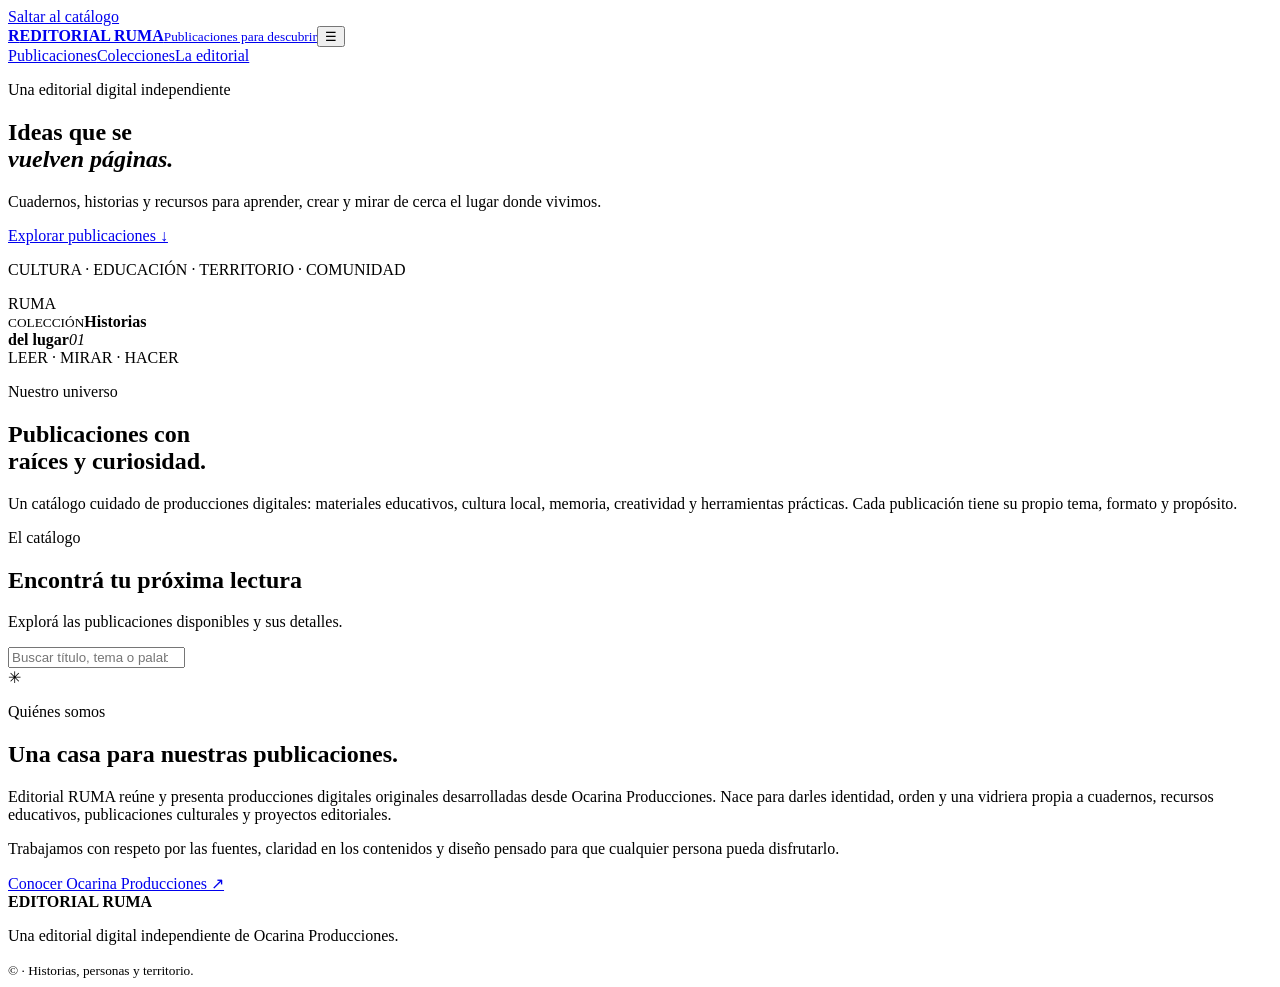
==== index.html @ c4431692 "Implementar estructura editorial RUMA: index.html" ====
<!doctype html>
<html lang="es"><head>
<meta charset="utf-8"><meta name="viewport" content="width=device-width,initial-scale=1">
<meta name="theme-color" content="#24483f"><meta name="description" content="Publicaciones digitales originales de Editorial RUMA y Ocarina Producciones.">
<title>Editorial RUMA | Publicaciones para descubrir</title>
<link rel="stylesheet" href="assets/css/styles.css"><script src="assets/js/catalog.js" defer></script><script src="assets/js/app.js" defer></script>
</head><body>
<a class="skip" href="#catalogo">Saltar al catálogo</a>
<header><a class="brand" href="./"><b>R</b><span><strong>EDITORIAL RUMA</strong><small>Publicaciones para descubrir</small></span></a><button id="menuToggle" aria-expanded="false">☰</button><nav id="nav"><a href="#catalogo">Publicaciones</a><a href="#colecciones">Colecciones</a><a href="#nosotros">La editorial</a></nav></header>
<main>
<section class="hero"><div><p class="eyebrow">Una editorial digital independiente</p><h1>Ideas que se<br><em>vuelven páginas.</em></h1><p class="lead">Cuadernos, historias y recursos para aprender, crear y mirar de cerca el lugar donde vivimos.</p><a class="btn yellow" href="#catalogo">Explorar publicaciones ↓</a><p class="micro">CULTURA · EDUCACIÓN · TERRITORIO · COMUNIDAD</p></div><div class="art" role="img" aria-label="Composición ilustrada de libros y paisaje"><span class="sun"></span><span class="hill"></span><div class="book back">RUMA</div><div class="book front"><small>COLECCIÓN</small><b>Historias<br>del lugar</b><i>01</i></div><label>LEER · MIRAR · HACER</label></div></section>
<section class="intro" id="colecciones"><div><p class="eyebrow">Nuestro universo</p><h2>Publicaciones con<br>raíces y curiosidad.</h2></div><p>Un catálogo cuidado de producciones digitales: materiales educativos, cultura local, memoria, creatividad y herramientas prácticas. Cada publicación tiene su propio tema, formato y propósito.</p></section>
<section class="catalog" id="catalogo"><div class="section-head"><div><p class="eyebrow">El catálogo</p><h2>Encontrá tu próxima lectura</h2><p class="muted">Explorá las publicaciones disponibles y sus detalles.</p></div><span id="count" class="muted" aria-live="polite"></span></div><div class="tools"><input id="search" type="search" placeholder="Buscar título, tema o palabra…" aria-label="Buscar publicaciones"><div id="filters" class="filters" aria-label="Filtrar por categoría"></div></div><div id="grid" class="grid" aria-live="polite"></div><div id="empty" class="empty" hidden><h3>No encontramos publicaciones</h3><p>Probá otra búsqueda o limpiá los filtros.</p><button id="clear" class="btn outline">Limpiar filtros</button></div></section>
<section class="banner" id="nosotros"><span class="star">✳</span><div><p class="eyebrow">Quiénes somos</p><h2>Una casa para nuestras publicaciones.</h2><p>Editorial RUMA reúne y presenta producciones digitales originales desarrolladas desde Ocarina Producciones. Nace para darles identidad, orden y una vidriera propia a cuadernos, recursos educativos, publicaciones culturales y proyectos editoriales.</p><p>Trabajamos con respeto por las fuentes, claridad en los contenidos y diseño pensado para que cualquier persona pueda disfrutarlo.</p><a href="https://www.instagram.com/ocarina_producciones.spch/" target="_blank" rel="noopener">Conocer Ocarina Producciones ↗</a></div></section>
</main><footer><b>EDITORIAL RUMA</b><p>Una editorial digital independiente de Ocarina Producciones.</p><small>© <span id="year"></span> · Historias, personas y territorio.</small></footer>
<dialog id="detail"><button id="close" class="close" aria-label="Cerrar">×</button><div id="detailCover" class="detail-cover"></div><div class="detail-body"><p id="detailCategory" class="eyebrow"></p><h2 id="detailTitle"></h2><p id="detailDescription"></p><div id="detailMeta" class="meta"></div><div id="detailActions"></div><small id="detailNote"></small></div></dialog>
</body></html>
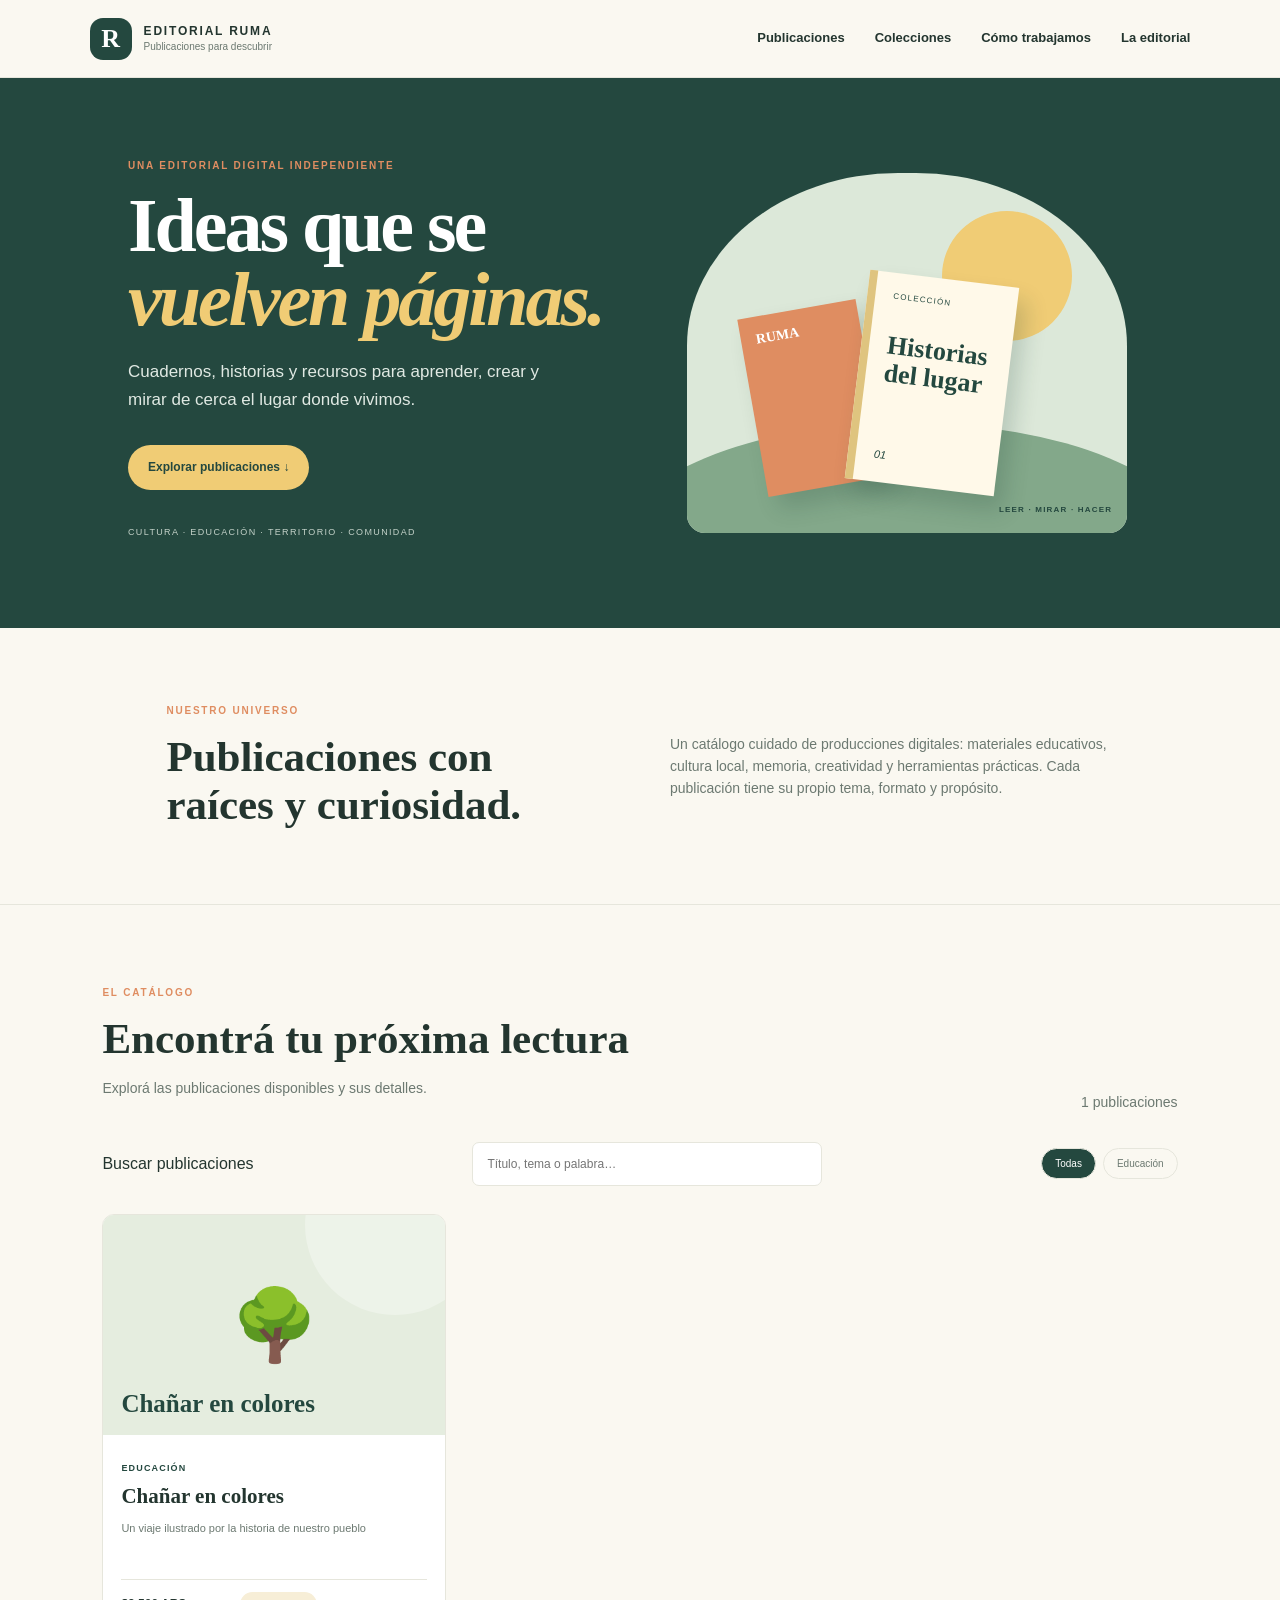
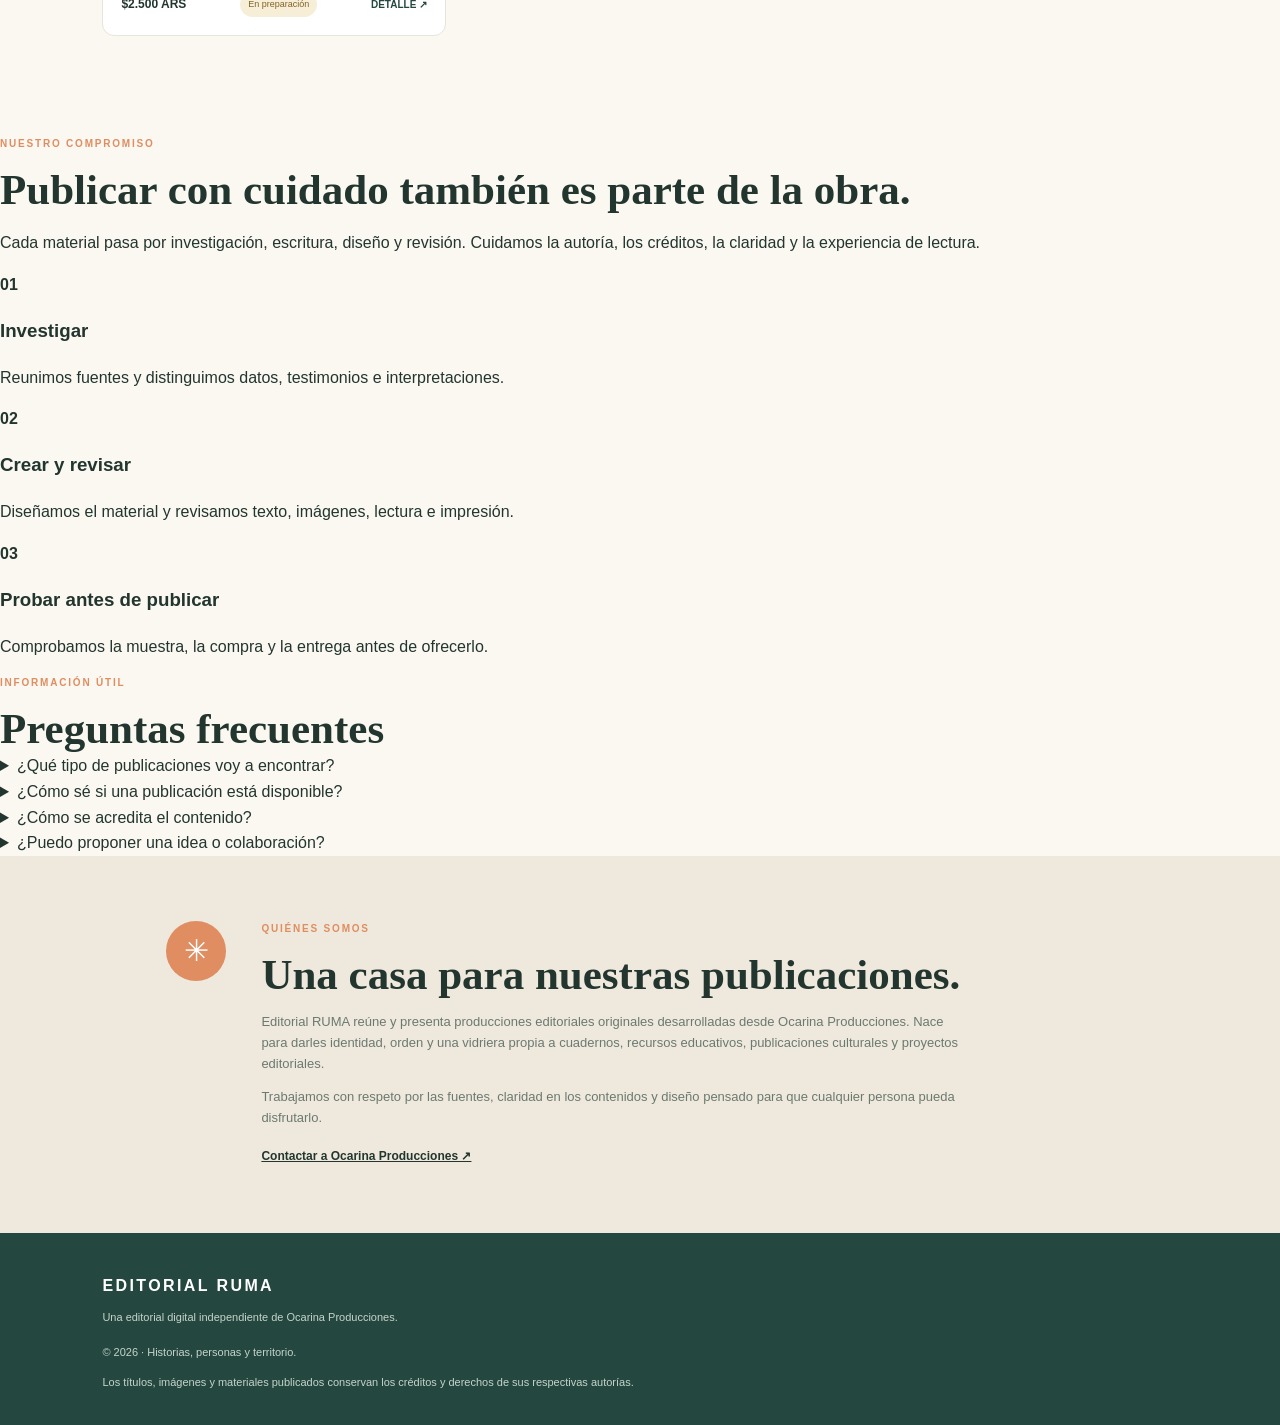
==== commit 2941643e: "Mejorar estructura editorial y accesibilidad de portada" ====
--- a/index.html
+++ b/index.html
@@ -1,17 +1,26 @@
 <!doctype html>
-<html lang="es"><head>
+<html lang="es">
+<head>
 <meta charset="utf-8"><meta name="viewport" content="width=device-width,initial-scale=1">
-<meta name="theme-color" content="#24483f"><meta name="description" content="Publicaciones digitales originales de Editorial RUMA y Ocarina Producciones.">
+<meta name="theme-color" content="#24483f">
+<meta name="description" content="Editorial RUMA: cuadernos, historias y recursos digitales originales sobre educación, cultura y territorio.">
+<meta property="og:type" content="website"><meta property="og:title" content="Editorial RUMA | Publicaciones para descubrir"><meta property="og:description" content="Cuadernos, historias y recursos para aprender, crear y mirar de cerca el lugar donde vivimos.">
+<link rel="icon" href="assets/img/ruma-mark.svg" type="image/svg+xml">
+<link rel="stylesheet" href="assets/css/styles.css">
+<script src="assets/js/catalog.js" defer></script><script src="assets/js/app.js" defer></script>
 <title>Editorial RUMA | Publicaciones para descubrir</title>
-<link rel="stylesheet" href="assets/css/styles.css"><script src="assets/js/catalog.js" defer></script><script src="assets/js/app.js" defer></script>
-</head><body>
+</head>
+<body>
 <a class="skip" href="#catalogo">Saltar al catálogo</a>
-<header><a class="brand" href="./"><b>R</b><span><strong>EDITORIAL RUMA</strong><small>Publicaciones para descubrir</small></span></a><button id="menuToggle" aria-expanded="false">☰</button><nav id="nav"><a href="#catalogo">Publicaciones</a><a href="#colecciones">Colecciones</a><a href="#nosotros">La editorial</a></nav></header>
+<header><a class="brand" href="./" aria-label="Editorial RUMA, inicio"><b>R</b><span><strong>EDITORIAL RUMA</strong><small>Publicaciones para descubrir</small></span></a><button id="menuToggle" aria-expanded="false" aria-controls="nav" aria-label="Abrir menú">☰</button><nav id="nav" aria-label="Navegación principal"><a href="#catalogo">Publicaciones</a><a href="#colecciones">Colecciones</a><a href="#criterio">Cómo trabajamos</a><a href="#nosotros">La editorial</a></nav></header>
 <main>
 <section class="hero"><div><p class="eyebrow">Una editorial digital independiente</p><h1>Ideas que se<br><em>vuelven páginas.</em></h1><p class="lead">Cuadernos, historias y recursos para aprender, crear y mirar de cerca el lugar donde vivimos.</p><a class="btn yellow" href="#catalogo">Explorar publicaciones ↓</a><p class="micro">CULTURA · EDUCACIÓN · TERRITORIO · COMUNIDAD</p></div><div class="art" role="img" aria-label="Composición ilustrada de libros y paisaje"><span class="sun"></span><span class="hill"></span><div class="book back">RUMA</div><div class="book front"><small>COLECCIÓN</small><b>Historias<br>del lugar</b><i>01</i></div><label>LEER · MIRAR · HACER</label></div></section>
 <section class="intro" id="colecciones"><div><p class="eyebrow">Nuestro universo</p><h2>Publicaciones con<br>raíces y curiosidad.</h2></div><p>Un catálogo cuidado de producciones digitales: materiales educativos, cultura local, memoria, creatividad y herramientas prácticas. Cada publicación tiene su propio tema, formato y propósito.</p></section>
-<section class="catalog" id="catalogo"><div class="section-head"><div><p class="eyebrow">El catálogo</p><h2>Encontrá tu próxima lectura</h2><p class="muted">Explorá las publicaciones disponibles y sus detalles.</p></div><span id="count" class="muted" aria-live="polite"></span></div><div class="tools"><input id="search" type="search" placeholder="Buscar título, tema o palabra…" aria-label="Buscar publicaciones"><div id="filters" class="filters" aria-label="Filtrar por categoría"></div></div><div id="grid" class="grid" aria-live="polite"></div><div id="empty" class="empty" hidden><h3>No encontramos publicaciones</h3><p>Probá otra búsqueda o limpiá los filtros.</p><button id="clear" class="btn outline">Limpiar filtros</button></div></section>
-<section class="banner" id="nosotros"><span class="star">✳</span><div><p class="eyebrow">Quiénes somos</p><h2>Una casa para nuestras publicaciones.</h2><p>Editorial RUMA reúne y presenta producciones digitales originales desarrolladas desde Ocarina Producciones. Nace para darles identidad, orden y una vidriera propia a cuadernos, recursos educativos, publicaciones culturales y proyectos editoriales.</p><p>Trabajamos con respeto por las fuentes, claridad en los contenidos y diseño pensado para que cualquier persona pueda disfrutarlo.</p><a href="https://www.instagram.com/ocarina_producciones.spch/" target="_blank" rel="noopener">Conocer Ocarina Producciones ↗</a></div></section>
-</main><footer><b>EDITORIAL RUMA</b><p>Una editorial digital independiente de Ocarina Producciones.</p><small>© <span id="year"></span> · Historias, personas y territorio.</small></footer>
-<dialog id="detail"><button id="close" class="close" aria-label="Cerrar">×</button><div id="detailCover" class="detail-cover"></div><div class="detail-body"><p id="detailCategory" class="eyebrow"></p><h2 id="detailTitle"></h2><p id="detailDescription"></p><div id="detailMeta" class="meta"></div><div id="detailActions"></div><small id="detailNote"></small></div></dialog>
+<section class="catalog" id="catalogo"><div class="section-head"><div><p class="eyebrow">El catálogo</p><h2>Encontrá tu próxima lectura</h2><p class="muted">Explorá las publicaciones disponibles y sus detalles.</p></div><span id="count" class="muted" aria-live="polite"></span></div><div class="tools"><label class="search-label" for="search">Buscar publicaciones</label><input id="search" type="search" placeholder="Título, tema o palabra…" autocomplete="off"><div id="filters" class="filters" aria-label="Filtrar por categoría"></div></div><div id="grid" class="grid" aria-live="polite"></div><div id="empty" class="empty" hidden><h3>No encontramos publicaciones</h3><p>Probá otra búsqueda o limpiá los filtros.</p><button id="clear" class="btn outline" type="button">Limpiar filtros</button></div></section>
+<section class="method" id="criterio"><div><p class="eyebrow">Nuestro compromiso</p><h2>Publicar con cuidado también es parte de la obra.</h2><p>Cada material pasa por investigación, escritura, diseño y revisión. Cuidamos la autoría, los créditos, la claridad y la experiencia de lectura.</p></div><div class="method-steps"><article><b>01</b><div><h3>Investigar</h3><p>Reunimos fuentes y distinguimos datos, testimonios e interpretaciones.</p></div></article><article><b>02</b><div><h3>Crear y revisar</h3><p>Diseñamos el material y revisamos texto, imágenes, lectura e impresión.</p></div></article><article><b>03</b><div><h3>Probar antes de publicar</h3><p>Comprobamos la muestra, la compra y la entrega antes de ofrecerlo.</p></div></article></div></section>
+<section class="faq"><p class="eyebrow">Información útil</p><h2>Preguntas frecuentes</h2><details><summary>¿Qué tipo de publicaciones voy a encontrar?</summary><p>Cuadernos educativos, materiales culturales, historias del territorio, recursos creativos y herramientas prácticas en formato digital.</p></details><details><summary>¿Cómo sé si una publicación está disponible?</summary><p>La ficha indica si está disponible o en preparación. Si está en preparación, todavía no se puede comprar.</p></details><details><summary>¿Cómo se acredita el contenido?</summary><p>Cada publicación debe identificar su autoría, fuentes y créditos. Los materiales de terceros requieren autorización o una licencia compatible.</p></details><details><summary>¿Puedo proponer una idea o colaboración?</summary><p>Sí. Podés escribir a Ocarina Producciones desde su Instagram para acercar una propuesta editorial.</p></details></section>
+<section class="banner" id="nosotros"><span class="star" aria-hidden="true">✳</span><div><p class="eyebrow">Quiénes somos</p><h2>Una casa para nuestras publicaciones.</h2><p>Editorial RUMA reúne y presenta producciones editoriales originales desarrolladas desde Ocarina Producciones. Nace para darles identidad, orden y una vidriera propia a cuadernos, recursos educativos, publicaciones culturales y proyectos editoriales.</p><p>Trabajamos con respeto por las fuentes, claridad en los contenidos y diseño pensado para que cualquier persona pueda disfrutarlo.</p><a href="https://www.instagram.com/ocarina_producciones.spch/" target="_blank" rel="noopener noreferrer">Contactar a Ocarina Producciones ↗</a></div></section>
+</main>
+<footer><b>EDITORIAL RUMA</b><p>Una editorial digital independiente de Ocarina Producciones.</p><small>© <span id="year"></span> · Historias, personas y territorio.</small><p class="footer-note">Los títulos, imágenes y materiales publicados conservan los créditos y derechos de sus respectivas autorías.</p></footer>
+<dialog id="detail" aria-labelledby="detailTitle"><button id="close" class="close" aria-label="Cerrar detalle">×</button><div id="detailCover" class="detail-cover" aria-hidden="true"></div><div class="detail-body"><p id="detailCategory" class="eyebrow"></p><h2 id="detailTitle"></h2><p id="detailDescription"></p><div id="detailMeta" class="meta"></div><div id="detailActions"></div><small id="detailNote"></small></div></dialog>
 </body></html>
--- a/assets/css/styles.css
+++ b/assets/css/styles.css
@@ -0,0 +1 @@
+:root{--forest:#24483f;--paper:#faf8f1;--ink:#23352f;--muted:#6c7971;--line:#e6e6dc;--orange:#df8d61;--yellow:#f0cc75;--sage:#dce8d9;--serif:Georgia,serif;--sans:Arial,sans-serif}*{box-sizing:border-box}html{scroll-behavior:smooth}body{margin:0;background:var(--paper);color:var(--ink);font-family:var(--sans);line-height:1.6}a{color:inherit}.skip{position:absolute;left:-999px}.skip:focus{left:10px;top:10px;background:white;padding:10px;z-index:20}header{height:78px;padding:0 7vw;display:flex;align-items:center;justify-content:space-between;position:sticky;top:0;background:var(--paper);border-bottom:1px solid var(--line);z-index:5}.brand{display:flex;align-items:center;gap:12px;text-decoration:none}.brand b{width:42px;height:42px;background:var(--forest);color:white;border-radius:13px;display:grid;place-items:center;font: bold 26px var(--serif)}.brand strong,.brand small{display:block;line-height:1.3}.brand strong{font-size:12px;letter-spacing:.15em}.brand small{font-size:10px;color:var(--muted)}nav{display:flex;gap:30px}nav a{text-decoration:none;font-size:13px;font-weight:bold}#menuToggle{display:none}.hero{background:var(--forest);color:white;padding:65px 10vw;min-height:550px;display:grid;grid-template-columns:1fr 1fr;align-items:center;gap:45px;overflow:hidden}.eyebrow{font-size:10px;letter-spacing:.18em;text-transform:uppercase;font-weight:bold;color:var(--orange);margin:0 0 14px}.hero h1{font: bold clamp(48px,6vw,76px)/.98 var(--serif);letter-spacing:-.04em;margin:0 0 22px}.hero h1 em{color:var(--yellow)}.lead{font-size:17px;color:#e0e9e3;max-width:450px}.btn{display:inline-block;border:0;border-radius:40px;padding:13px 20px;font-size:12px;font-weight:bold;text-decoration:none;cursor:pointer;margin-top:15px}.yellow{background:var(--yellow);color:var(--forest)}.micro{font-size:9px;letter-spacing:.15em;color:#c4d2c9;margin-top:35px}.art{height:360px;max-width:440px;width:100%;justify-self:center;position:relative;background:#dce8d9;border-radius:48% 48% 18px 18px;overflow:hidden}.sun{position:absolute;right:55px;top:38px;width:130px;height:130px;border-radius:50%;background:var(--yellow)}.hill{position:absolute;bottom:-130px;left:-15%;width:130%;height:240px;border-radius:50%;background:#83a88a}.book{position:absolute;bottom:45px;box-shadow:10px 14px 22px #173b3030}.back{left:65px;width:120px;height:180px;background:#df8d61;color:white;padding:15px;transform:rotate(-10deg);font:bold 14px var(--serif)}.front{left:170px;width:150px;height:210px;background:#fff9e9;border-left:8px solid #dfc47f;color:var(--forest);padding:18px;transform:rotate(7deg);display:flex;flex-direction:column}.front small{font-size:8px;letter-spacing:.15em}.front b{font: bold 26px/1.1 var(--serif);margin-top:28px}.front i{margin-top:auto;font-size:11px}.art label{position:absolute;bottom:16px;right:15px;color:var(--forest);font-size:8px;letter-spacing:.15em;font-weight:bold}.intro{padding:75px 13vw;display:grid;grid-template-columns:1fr 1fr;gap:60px;align-items:center;border-bottom:1px solid var(--line)}h2{font: bold clamp(30px,4vw,43px)/1.12 var(--serif);margin:0;color:var(--ink)}.intro>p,.muted{color:var(--muted);font-size:14px}.catalog{padding:80px 8vw 100px}.section-head{display:flex;justify-content:space-between;align-items:end}.tools{display:flex;justify-content:space-between;align-items:center;gap:16px;flex-wrap:wrap;margin:28px 0}.tools input{height:44px;width:min(100%,350px);border:1px solid var(--line);border-radius:7px;padding:0 14px;background:white;font-size:12px}.filters{display:flex;gap:7px;flex-wrap:wrap}.filter{border:1px solid var(--line);border-radius:30px;padding:9px 13px;background:transparent;color:var(--muted);font-size:10px;cursor:pointer}.filter[aria-pressed=true]{background:var(--forest);color:white}.grid{display:grid;grid-template-columns:repeat(3,1fr);gap:22px}.card{background:white;border:1px solid var(--line);border-radius:12px;overflow:hidden}.cover{height:220px;background:var(--cover);display:flex;align-items:center;justify-content:center;position:relative;font-size:70px}.cover:before{content:"";position:absolute;width:180px;height:180px;border-radius:50%;background:#ffffff50;top:-80px;right:-40px}.cover span{z-index:1}.cover strong{position:absolute;z-index:1;bottom:18px;left:18px;right:18px;color:var(--coverink);font: bold 25px/1.05 var(--serif)}.body{padding:18px}.category{font-size:9px;letter-spacing:.13em;text-transform:uppercase;color:var(--forest);font-weight:bold}.body h3{font: bold 21px var(--serif);margin:6px 0}.body p{font-size:11px;color:var(--muted);min-height:48px}.bottom{border-top:1px solid var(--line);padding-top:12px;display:flex;align-items:center;justify-content:space-between;gap:8px}.price{font-size:12px;font-weight:bold}.status{font-size:9px;padding:5px 8px;border-radius:20px;background:#f7eed7;color:#806326}.status.live{background:#e5f0e3;color:#45694c}.details{font-size:10px;font-weight:bold;text-decoration:none;color:var(--forest)}.empty{text-align:center;padding:55px}.outline{border:1px solid var(--forest);color:var(--forest);background:transparent}.banner{background:#eee9dc;padding:65px 13vw;display:grid;grid-template-columns:70px 1fr;gap:25px;align-items:start}.star{width:60px;height:60px;background:var(--orange);border-radius:50%;display:grid;place-items:center;color:white;font-size:30px}.banner p:not(.eyebrow){color:var(--muted);font-size:13px;max-width:700px}.banner a{font-size:12px;font-weight:bold}footer{background:var(--forest);color:white;padding:40px 8vw 22px}footer>b{letter-spacing:.15em}footer p,footer small{color:#c6d4cb;font-size:11px}dialog{border:0;border-radius:14px;padding:0;width:min(620px,calc(100% - 24px));max-height:90vh;box-shadow:0 20px 80px #0004}dialog::backdrop{background:#14251fcc}.close{position:absolute;right:12px;top:10px;border:0;border-radius:50%;width:34px;height:34px;background:white;font-size:23px;cursor:pointer}.detail-cover{height:160px;background:var(--sage);display:grid;place-items:center;font-size:65px}.detail-body{padding:25px}.detail-body h2{font-size:32px}.detail-body>p:not(.eyebrow){color:var(--muted);font-size:13px}.meta{display:flex;gap:8px;flex-wrap:wrap;margin:16px 0}.meta span{background:#eef0e8;padding:7px 10px;border-radius:5px;font-size:10px}#detailActions a{display:inline-block;background:var(--forest);color:white;border-radius:25px;padding:12px 16px;text-decoration:none;font-size:11px;font-weight:bold}#detailNote{display:block;color:var(--muted);margin-top:17px;font-size:10px}@media(max-width:760px){.hero{grid-template-columns:1fr;padding:50px 24px}.art{height:300px}.intro{padding:55px 25px;gap:20px}.grid{grid-template-columns:repeat(2,1fr)}.catalog{padding:60px 22px}.banner{padding:50px 25px}}@media(max-width:560px){header{height:68px;padding:0 18px}#menuToggle{display:block;border:0;background:none;font-size:23px}nav{display:none;position:absolute;top:67px;left:0;right:0;background:var(--paper);padding:20px;flex-direction:column;gap:17px;box-shadow:0 10px 20px #0001}nav.open{display:flex}.hero{padding:45px 22px}.art{height:270px}.back{left:40px}.front{left:140px}.intro{grid-template-columns:1fr;padding:48px 22px}.section-head{align-items:flex-start;flex-direction:column}.catalog{padding:50px 17px}.tools input{width:100%}.grid{grid-template-columns:1fr}.cover{height:210px}.banner{grid-template-columns:1fr;padding:42px 22px}.star{width:48px;height:48px}}@media(prefers-reduced-motion:reduce){html{scroll-behavior:auto}}
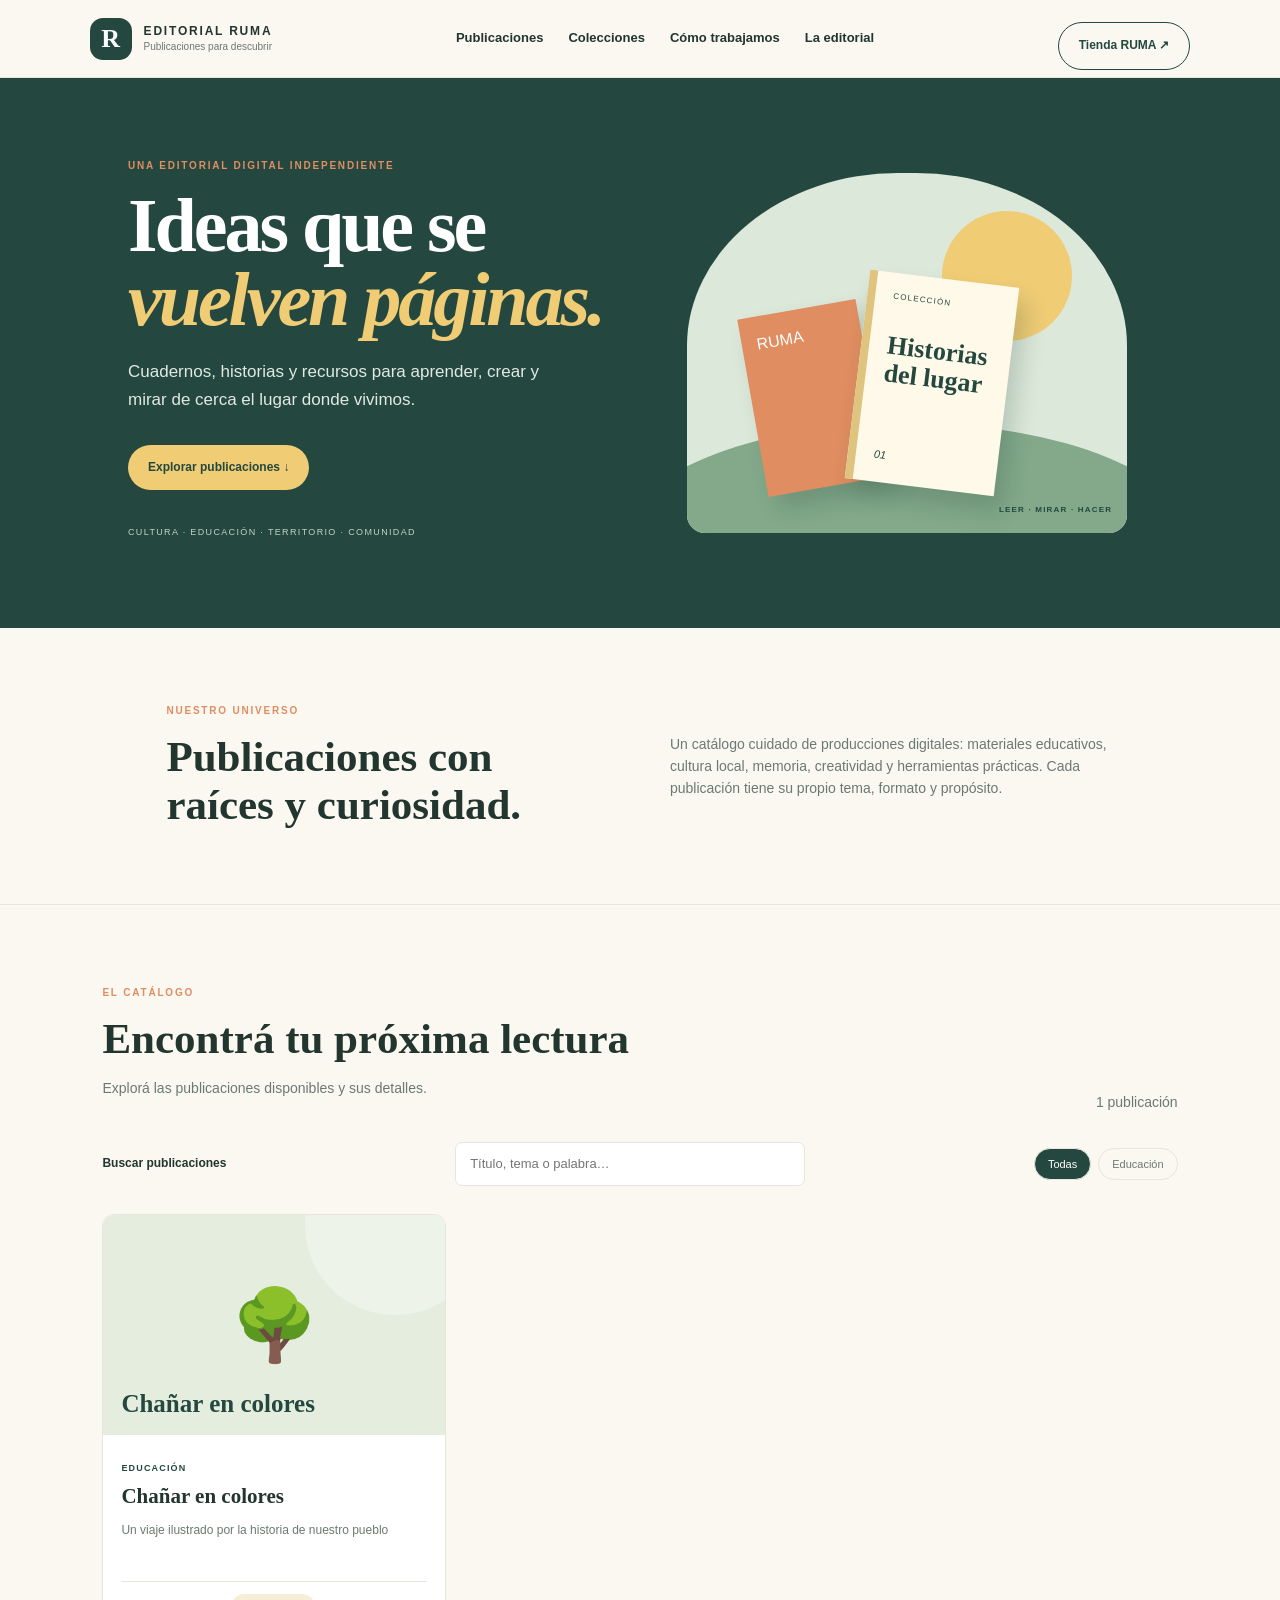
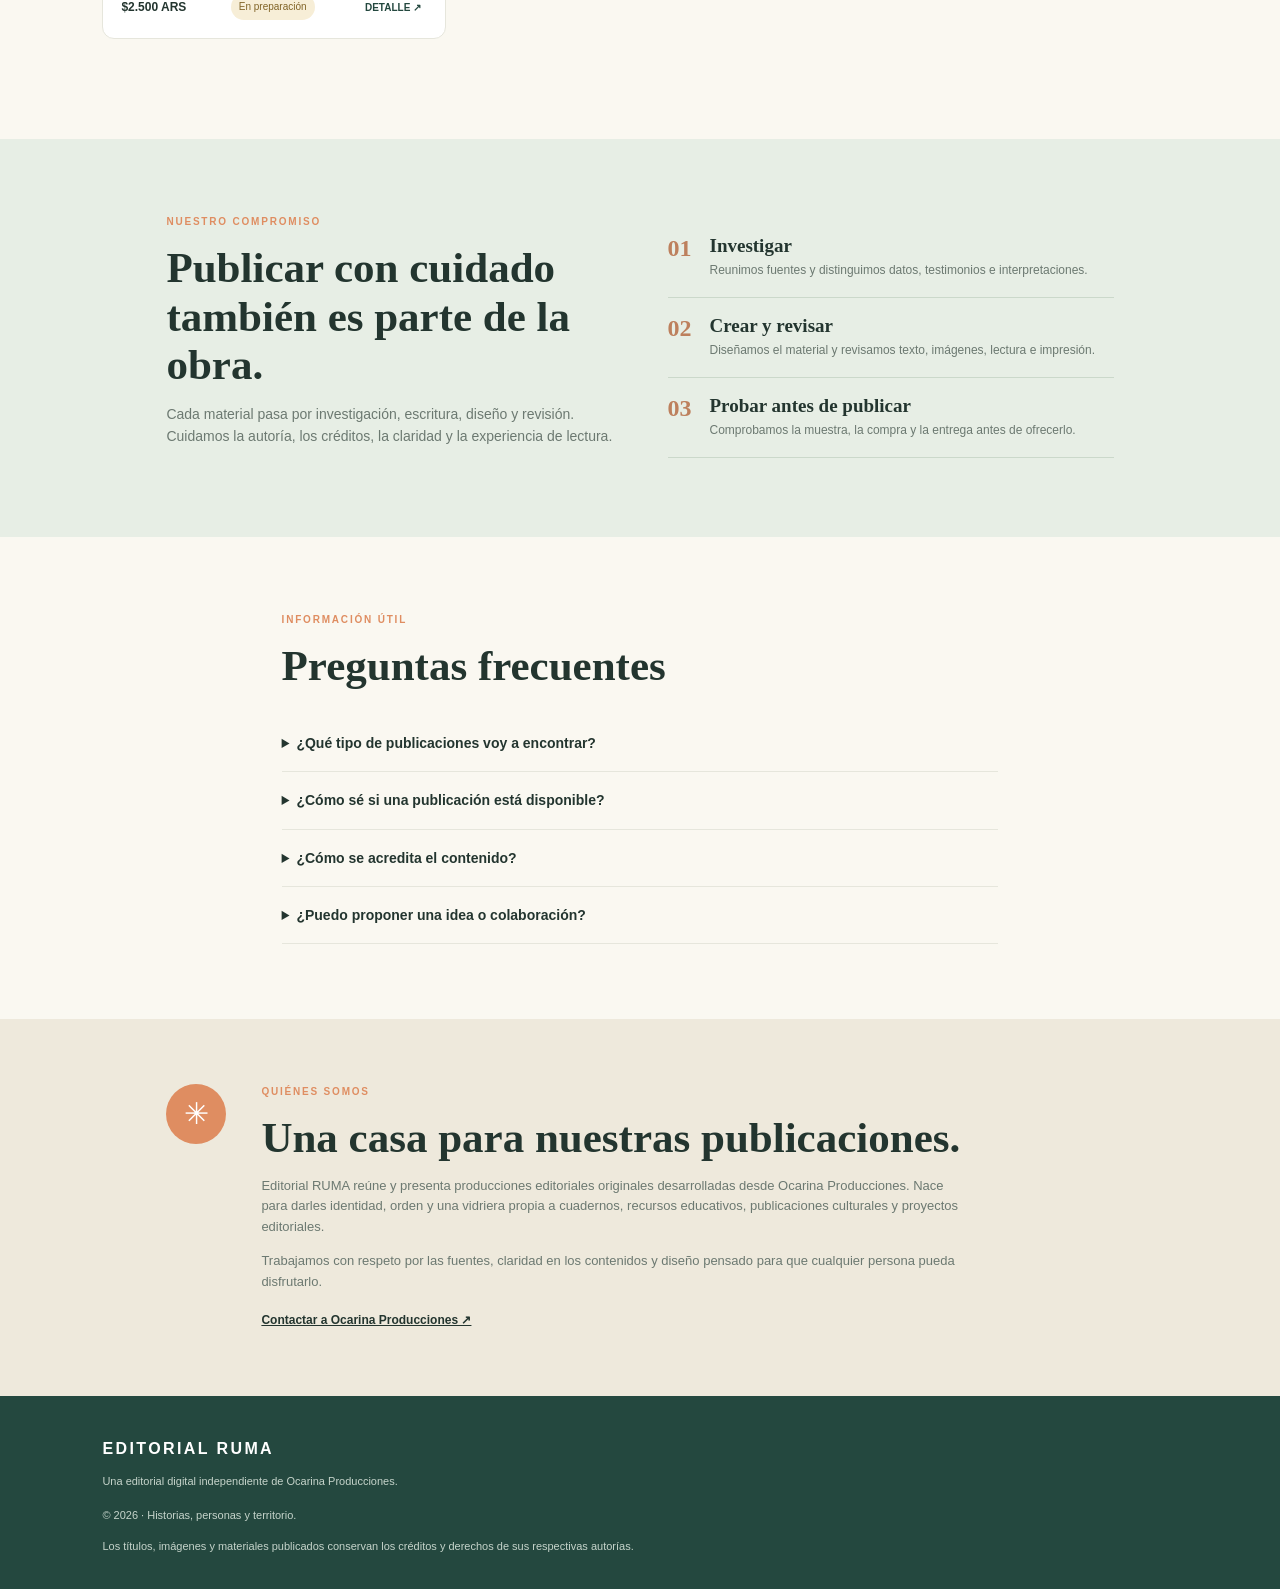
==== commit 27cb5b4f: "Agregar configuración de tienda externa Wecito" ====
--- a/index.html
+++ b/index.html
@@ -7,12 +7,12 @@
 <meta property="og:type" content="website"><meta property="og:title" content="Editorial RUMA | Publicaciones para descubrir"><meta property="og:description" content="Cuadernos, historias y recursos para aprender, crear y mirar de cerca el lugar donde vivimos.">
 <link rel="icon" href="assets/img/ruma-mark.svg" type="image/svg+xml">
 <link rel="stylesheet" href="assets/css/styles.css">
-<script src="assets/js/catalog.js" defer></script><script src="assets/js/app.js" defer></script>
+<script src="assets/js/store-config.js" defer></script><script src="assets/js/catalog.js" defer></script><script src="assets/js/app.js" defer></script>
 <title>Editorial RUMA | Publicaciones para descubrir</title>
 </head>
 <body>
 <a class="skip" href="#catalogo">Saltar al catálogo</a>
-<header><a class="brand" href="./" aria-label="Editorial RUMA, inicio"><b>R</b><span><strong>EDITORIAL RUMA</strong><small>Publicaciones para descubrir</small></span></a><button id="menuToggle" aria-expanded="false" aria-controls="nav" aria-label="Abrir menú">☰</button><nav id="nav" aria-label="Navegación principal"><a href="#catalogo">Publicaciones</a><a href="#colecciones">Colecciones</a><a href="#criterio">Cómo trabajamos</a><a href="#nosotros">La editorial</a></nav></header>
+<header><a class="brand" href="./" aria-label="Editorial RUMA, inicio"><b>R</b><span><strong>EDITORIAL RUMA</strong><small>Publicaciones para descubrir</small></span></a><button id="menuToggle" aria-expanded="false" aria-controls="nav" aria-label="Abrir menú">☰</button><nav id="nav" aria-label="Navegación principal"><a href="#catalogo">Publicaciones</a><a href="#colecciones">Colecciones</a><a href="#criterio">Cómo trabajamos</a><a href="#nosotros">La editorial</a></nav><a id="storeLink" class="btn outline" href="#" target="_blank" rel="noopener noreferrer" hidden>Tienda RUMA ↗</a></header>
 <main>
 <section class="hero"><div><p class="eyebrow">Una editorial digital independiente</p><h1>Ideas que se<br><em>vuelven páginas.</em></h1><p class="lead">Cuadernos, historias y recursos para aprender, crear y mirar de cerca el lugar donde vivimos.</p><a class="btn yellow" href="#catalogo">Explorar publicaciones ↓</a><p class="micro">CULTURA · EDUCACIÓN · TERRITORIO · COMUNIDAD</p></div><div class="art" role="img" aria-label="Composición ilustrada de libros y paisaje"><span class="sun"></span><span class="hill"></span><div class="book back">RUMA</div><div class="book front"><small>COLECCIÓN</small><b>Historias<br>del lugar</b><i>01</i></div><label>LEER · MIRAR · HACER</label></div></section>
 <section class="intro" id="colecciones"><div><p class="eyebrow">Nuestro universo</p><h2>Publicaciones con<br>raíces y curiosidad.</h2></div><p>Un catálogo cuidado de producciones digitales: materiales educativos, cultura local, memoria, creatividad y herramientas prácticas. Cada publicación tiene su propio tema, formato y propósito.</p></section>
--- a/assets/css/styles.css
+++ b/assets/css/styles.css
@@ -1 +1 @@
-:root{--forest:#24483f;--paper:#faf8f1;--ink:#23352f;--muted:#6c7971;--line:#e6e6dc;--orange:#df8d61;--yellow:#f0cc75;--sage:#dce8d9;--serif:Georgia,serif;--sans:Arial,sans-serif}*{box-sizing:border-box}html{scroll-behavior:smooth}body{margin:0;background:var(--paper);color:var(--ink);font-family:var(--sans);line-height:1.6}a{color:inherit}.skip{position:absolute;left:-999px}.skip:focus{left:10px;top:10px;background:white;padding:10px;z-index:20}header{height:78px;padding:0 7vw;display:flex;align-items:center;justify-content:space-between;position:sticky;top:0;background:var(--paper);border-bottom:1px solid var(--line);z-index:5}.brand{display:flex;align-items:center;gap:12px;text-decoration:none}.brand b{width:42px;height:42px;background:var(--forest);color:white;border-radius:13px;display:grid;place-items:center;font: bold 26px var(--serif)}.brand strong,.brand small{display:block;line-height:1.3}.brand strong{font-size:12px;letter-spacing:.15em}.brand small{font-size:10px;color:var(--muted)}nav{display:flex;gap:30px}nav a{text-decoration:none;font-size:13px;font-weight:bold}#menuToggle{display:none}.hero{background:var(--forest);color:white;padding:65px 10vw;min-height:550px;display:grid;grid-template-columns:1fr 1fr;align-items:center;gap:45px;overflow:hidden}.eyebrow{font-size:10px;letter-spacing:.18em;text-transform:uppercase;font-weight:bold;color:var(--orange);margin:0 0 14px}.hero h1{font: bold clamp(48px,6vw,76px)/.98 var(--serif);letter-spacing:-.04em;margin:0 0 22px}.hero h1 em{color:var(--yellow)}.lead{font-size:17px;color:#e0e9e3;max-width:450px}.btn{display:inline-block;border:0;border-radius:40px;padding:13px 20px;font-size:12px;font-weight:bold;text-decoration:none;cursor:pointer;margin-top:15px}.yellow{background:var(--yellow);color:var(--forest)}.micro{font-size:9px;letter-spacing:.15em;color:#c4d2c9;margin-top:35px}.art{height:360px;max-width:440px;width:100%;justify-self:center;position:relative;background:#dce8d9;border-radius:48% 48% 18px 18px;overflow:hidden}.sun{position:absolute;right:55px;top:38px;width:130px;height:130px;border-radius:50%;background:var(--yellow)}.hill{position:absolute;bottom:-130px;left:-15%;width:130%;height:240px;border-radius:50%;background:#83a88a}.book{position:absolute;bottom:45px;box-shadow:10px 14px 22px #173b3030}.back{left:65px;width:120px;height:180px;background:#df8d61;color:white;padding:15px;transform:rotate(-10deg);font:bold 14px var(--serif)}.front{left:170px;width:150px;height:210px;background:#fff9e9;border-left:8px solid #dfc47f;color:var(--forest);padding:18px;transform:rotate(7deg);display:flex;flex-direction:column}.front small{font-size:8px;letter-spacing:.15em}.front b{font: bold 26px/1.1 var(--serif);margin-top:28px}.front i{margin-top:auto;font-size:11px}.art label{position:absolute;bottom:16px;right:15px;color:var(--forest);font-size:8px;letter-spacing:.15em;font-weight:bold}.intro{padding:75px 13vw;display:grid;grid-template-columns:1fr 1fr;gap:60px;align-items:center;border-bottom:1px solid var(--line)}h2{font: bold clamp(30px,4vw,43px)/1.12 var(--serif);margin:0;color:var(--ink)}.intro>p,.muted{color:var(--muted);font-size:14px}.catalog{padding:80px 8vw 100px}.section-head{display:flex;justify-content:space-between;align-items:end}.tools{display:flex;justify-content:space-between;align-items:center;gap:16px;flex-wrap:wrap;margin:28px 0}.tools input{height:44px;width:min(100%,350px);border:1px solid var(--line);border-radius:7px;padding:0 14px;background:white;font-size:12px}.filters{display:flex;gap:7px;flex-wrap:wrap}.filter{border:1px solid var(--line);border-radius:30px;padding:9px 13px;background:transparent;color:var(--muted);font-size:10px;cursor:pointer}.filter[aria-pressed=true]{background:var(--forest);color:white}.grid{display:grid;grid-template-columns:repeat(3,1fr);gap:22px}.card{background:white;border:1px solid var(--line);border-radius:12px;overflow:hidden}.cover{height:220px;background:var(--cover);display:flex;align-items:center;justify-content:center;position:relative;font-size:70px}.cover:before{content:"";position:absolute;width:180px;height:180px;border-radius:50%;background:#ffffff50;top:-80px;right:-40px}.cover span{z-index:1}.cover strong{position:absolute;z-index:1;bottom:18px;left:18px;right:18px;color:var(--coverink);font: bold 25px/1.05 var(--serif)}.body{padding:18px}.category{font-size:9px;letter-spacing:.13em;text-transform:uppercase;color:var(--forest);font-weight:bold}.body h3{font: bold 21px var(--serif);margin:6px 0}.body p{font-size:11px;color:var(--muted);min-height:48px}.bottom{border-top:1px solid var(--line);padding-top:12px;display:flex;align-items:center;justify-content:space-between;gap:8px}.price{font-size:12px;font-weight:bold}.status{font-size:9px;padding:5px 8px;border-radius:20px;background:#f7eed7;color:#806326}.status.live{background:#e5f0e3;color:#45694c}.details{font-size:10px;font-weight:bold;text-decoration:none;color:var(--forest)}.empty{text-align:center;padding:55px}.outline{border:1px solid var(--forest);color:var(--forest);background:transparent}.banner{background:#eee9dc;padding:65px 13vw;display:grid;grid-template-columns:70px 1fr;gap:25px;align-items:start}.star{width:60px;height:60px;background:var(--orange);border-radius:50%;display:grid;place-items:center;color:white;font-size:30px}.banner p:not(.eyebrow){color:var(--muted);font-size:13px;max-width:700px}.banner a{font-size:12px;font-weight:bold}footer{background:var(--forest);color:white;padding:40px 8vw 22px}footer>b{letter-spacing:.15em}footer p,footer small{color:#c6d4cb;font-size:11px}dialog{border:0;border-radius:14px;padding:0;width:min(620px,calc(100% - 24px));max-height:90vh;box-shadow:0 20px 80px #0004}dialog::backdrop{background:#14251fcc}.close{position:absolute;right:12px;top:10px;border:0;border-radius:50%;width:34px;height:34px;background:white;font-size:23px;cursor:pointer}.detail-cover{height:160px;background:var(--sage);display:grid;place-items:center;font-size:65px}.detail-body{padding:25px}.detail-body h2{font-size:32px}.detail-body>p:not(.eyebrow){color:var(--muted);font-size:13px}.meta{display:flex;gap:8px;flex-wrap:wrap;margin:16px 0}.meta span{background:#eef0e8;padding:7px 10px;border-radius:5px;font-size:10px}#detailActions a{display:inline-block;background:var(--forest);color:white;border-radius:25px;padding:12px 16px;text-decoration:none;font-size:11px;font-weight:bold}#detailNote{display:block;color:var(--muted);margin-top:17px;font-size:10px}@media(max-width:760px){.hero{grid-template-columns:1fr;padding:50px 24px}.art{height:300px}.intro{padding:55px 25px;gap:20px}.grid{grid-template-columns:repeat(2,1fr)}.catalog{padding:60px 22px}.banner{padding:50px 25px}}@media(max-width:560px){header{height:68px;padding:0 18px}#menuToggle{display:block;border:0;background:none;font-size:23px}nav{display:none;position:absolute;top:67px;left:0;right:0;background:var(--paper);padding:20px;flex-direction:column;gap:17px;box-shadow:0 10px 20px #0001}nav.open{display:flex}.hero{padding:45px 22px}.art{height:270px}.back{left:40px}.front{left:140px}.intro{grid-template-columns:1fr;padding:48px 22px}.section-head{align-items:flex-start;flex-direction:column}.catalog{padding:50px 17px}.tools input{width:100%}.grid{grid-template-columns:1fr}.cover{height:210px}.banner{grid-template-columns:1fr;padding:42px 22px}.star{width:48px;height:48px}}@media(prefers-reduced-motion:reduce){html{scroll-behavior:auto}}+:root{--forest:#24483f;--paper:#faf8f1;--ink:#23352f;--muted:#6c7971;--line:#e6e6dc;--orange:#df8d61;--yellow:#f0cc75;--sage:#dce8d9;--serif:Georgia,serif;--sans:Arial,sans-serif}*{box-sizing:border-box}html{scroll-behavior:smooth}body{margin:0;background:var(--paper);color:var(--ink);font-family:var(--sans);line-height:1.6}a{color:inherit}.skip{position:absolute;left:-999px}.skip:focus{left:10px;top:10px;background:white;padding:10px;z-index:20}header{height:78px;padding:0 7vw;display:flex;align-items:center;justify-content:space-between;position:sticky;top:0;background:var(--paper);border-bottom:1px solid var(--line);z-index:5}.brand{display:flex;align-items:center;gap:12px;text-decoration:none}.brand b{width:42px;height:42px;background:var(--forest);color:white;border-radius:13px;display:grid;place-items:center;font:bold 26px var(--serif)}.brand strong,.brand small{display:block;line-height:1.3}.brand strong{font-size:12px;letter-spacing:.15em}.brand small{font-size:10px;color:var(--muted)}nav{display:flex;gap:25px}nav a{text-decoration:none;font-size:13px;font-weight:bold}#menuToggle{display:none}.hero{background:var(--forest);color:white;padding:65px 10vw;min-height:550px;display:grid;grid-template-columns:1fr 1fr;align-items:center;gap:45px;overflow:hidden}.eyebrow{font-size:10px;letter-spacing:.18em;text-transform:uppercase;font-weight:bold;color:var(--orange);margin:0 0 14px}.hero h1{font:bold clamp(48px,6vw,76px)/.98 var(--serif);letter-spacing:-.04em;margin:0 0 22px}.hero h1 em{color:var(--yellow)}.lead{font-size:17px;color:#e0e9e3;max-width:450px}.btn{display:inline-block;border:0;border-radius:40px;padding:13px 20px;font-size:12px;font-weight:bold;text-decoration:none;cursor:pointer;margin-top:15px}.yellow{background:var(--yellow);color:var(--forest)}.micro{font-size:9px;letter-spacing:.15em;color:#c4d2c9;margin-top:35px}.art{height:360px;max-width:440px;width:100%;justify-self:center;position:relative;background:#dce8d9;border-radius:48% 48% 18px 18px;overflow:hidden}.sun{position:absolute;right:55px;top:38px;width:130px;height:130px;border-radius:50%;background:var(--yellow)}.hill{position:absolute;bottom:-130px;left:-15%;width:130%;height:240px;border-radius:50%;background:#83a88a}.book{position:absolute;bottom:45px;box-shadow:10px 14px 22px #173b3030}.back{left:65px;width:120px;height:180px;background:#df8d61;color:white;padding:15px;transform:rotate(-10deg)}.front{left:170px;width:150px;height:210px;background:#fff9e9;border-left:8px solid #dfc47f;color:var(--forest);padding:18px;transform:rotate(7deg);display:flex;flex-direction:column}.front small{font-size:8px;letter-spacing:.15em}.front b{font:bold 26px/1.1 var(--serif);margin-top:28px}.front i{margin-top:auto;font-size:11px}.art label{position:absolute;bottom:16px;right:15px;color:var(--forest);font-size:8px;letter-spacing:.15em;font-weight:bold}.intro{padding:75px 13vw;display:grid;grid-template-columns:1fr 1fr;gap:60px;align-items:center;border-bottom:1px solid var(--line)}h2{font:bold clamp(30px,4vw,43px)/1.12 var(--serif);margin:0;color:var(--ink)}.intro>p,.muted{color:var(--muted);font-size:14px}.catalog{padding:80px 8vw 100px}.section-head{display:flex;justify-content:space-between;align-items:end}.tools{display:flex;justify-content:space-between;align-items:center;gap:16px;flex-wrap:wrap;margin:28px 0}.tools input{height:44px;width:min(100%,350px);border:1px solid var(--line);border-radius:7px;padding:0 14px;background:white;font-size:13px}.search-label{font-size:12px;font-weight:bold}.filters{display:flex;gap:7px;flex-wrap:wrap}.filter{border:1px solid var(--line);border-radius:30px;padding:9px 13px;background:transparent;color:var(--muted);font-size:11px;cursor:pointer}.filter[aria-pressed=true]{background:var(--forest);color:white}.grid{display:grid;grid-template-columns:repeat(3,1fr);gap:22px}.card{background:white;border:1px solid var(--line);border-radius:12px;overflow:hidden}.cover{height:220px;background:var(--cover);display:flex;align-items:center;justify-content:center;position:relative;font-size:70px}.cover:before{content:"";position:absolute;width:180px;height:180px;border-radius:50%;background:#ffffff50;top:-80px;right:-40px}.cover span{z-index:1}.cover strong{position:absolute;z-index:1;bottom:18px;left:18px;right:18px;color:var(--coverink);font:bold 25px/1.05 var(--serif)}.body{padding:18px}.category{font-size:9px;letter-spacing:.13em;text-transform:uppercase;color:var(--forest);font-weight:bold}.body h3{font:bold 21px var(--serif);margin:6px 0}.body p{font-size:12px;color:var(--muted);min-height:48px}.bottom{border-top:1px solid var(--line);padding-top:12px;display:flex;align-items:center;justify-content:space-between;gap:8px;flex-wrap:wrap}.price{font-size:12px;font-weight:bold}.status{font-size:10px;padding:5px 8px;border-radius:20px;background:#f7eed7;color:#806326}.status.live{background:#e5f0e3;color:#45694c}.details{font: bold 10px var(--sans);border:0;background:none;cursor:pointer;color:var(--forest);padding:6px}.empty{text-align:center;padding:55px}.outline{border:1px solid var(--forest);color:var(--forest);background:transparent}.method{padding:75px 13vw;background:#e7eee5;display:grid;grid-template-columns:1fr 1fr;gap:55px;align-items:center}.method>div:first-child>p:not(.eyebrow){font-size:14px;color:var(--muted);max-width:480px}.method-steps article{display:flex;gap:18px;padding:17px 0;border-bottom:1px solid #cbd8ca}.method-steps article>b{font: bold 24px var(--serif);color:#bd805d}.method-steps h3{font: bold 19px var(--serif);margin:0}.method-steps p{font-size:12px;color:var(--muted);margin:4px 0 0}.faq{padding:75px 22vw}.faq h2{margin-bottom:25px}.faq details{border-bottom:1px solid var(--line);padding:17px 0}.faq summary{cursor:pointer;font-size:14px;font-weight:bold}.faq details p{font-size:13px;color:var(--muted);max-width:680px}.banner{background:#eee9dc;padding:65px 13vw;display:grid;grid-template-columns:70px 1fr;gap:25px;align-items:start}.star{width:60px;height:60px;background:var(--orange);border-radius:50%;display:grid;place-items:center;color:white;font-size:30px}.banner p:not(.eyebrow){color:var(--muted);font-size:13px;max-width:700px}.banner a{font-size:12px;font-weight:bold}footer{background:var(--forest);color:white;padding:40px 8vw 22px}footer>b{letter-spacing:.15em}footer p,footer small{color:#c6d4cb;font-size:11px}.footer-note{max-width:650px}dialog{border:0;border-radius:14px;padding:0;width:min(620px,calc(100% - 24px));max-height:90vh;overflow:auto;box-shadow:0 20px 80px #0004}dialog::backdrop{background:#14251fcc}.close{position:sticky;float:right;right:12px;top:10px;margin:10px -44px 0 0;border:0;border-radius:50%;width:34px;height:34px;background:white;font-size:23px;cursor:pointer;z-index:2}.detail-cover{height:160px;background:var(--sage);display:grid;place-items:center;font-size:65px;clear:both}.detail-body{padding:25px}.detail-body h2{font-size:32px}.detail-body>p:not(.eyebrow){color:var(--muted);font-size:13px}.meta{display:flex;gap:8px;flex-wrap:wrap;margin:16px 0}.meta span{background:#eef0e8;padding:7px 10px;border-radius:5px;font-size:10px}#detailActions a{display:inline-block;background:var(--forest);color:white;border-radius:25px;padding:12px 16px;text-decoration:none;font-size:11px;font-weight:bold;margin:4px 6px 4px 0}#detailNote{display:block;color:var(--muted);margin-top:17px;font-size:11px}button:focus-visible,a:focus-visible,input:focus-visible,summary:focus-visible{outline:3px solid #d58a5f;outline-offset:3px}@media(max-width:900px){nav{gap:14px}nav a{font-size:11px}.method{padding:60px 8vw}.faq{padding:65px 13vw}}@media(max-width:760px){.hero{grid-template-columns:1fr;padding:50px 24px}.art{height:300px}.intro{padding:55px 25px;gap:20px}.grid{grid-template-columns:repeat(2,1fr)}.catalog{padding:60px 22px}.method{grid-template-columns:1fr;gap:25px}}@media(max-width:560px){header{height:68px;padding:0 18px}#menuToggle{display:block;border:0;background:none;font-size:23px;cursor:pointer}nav{display:none;position:absolute;top:67px;left:0;right:0;background:var(--paper);padding:20px;flex-direction:column;gap:17px;box-shadow:0 10px 20px #0001}nav.open{display:flex}nav a{font-size:13px}.hero{padding:45px 22px}.art{height:270px}.back{left:40px}.front{left:140px}.intro{grid-template-columns:1fr;padding:48px 22px}.section-head{align-items:flex-start;flex-direction:column}.catalog{padding:50px 17px}.tools{align-items:stretch}.tools input{width:100%}.search-label{width:100%}.grid{grid-template-columns:1fr}.cover{height:210px}.method{padding:48px 22px}.faq{padding:48px 22px}.banner{grid-template-columns:1fr;padding:42px 22px}.star{width:48px;height:48px}.detail-body{padding:20px}.close{margin-right:10px}}@media(prefers-reduced-motion:reduce){html{scroll-behavior:auto}}
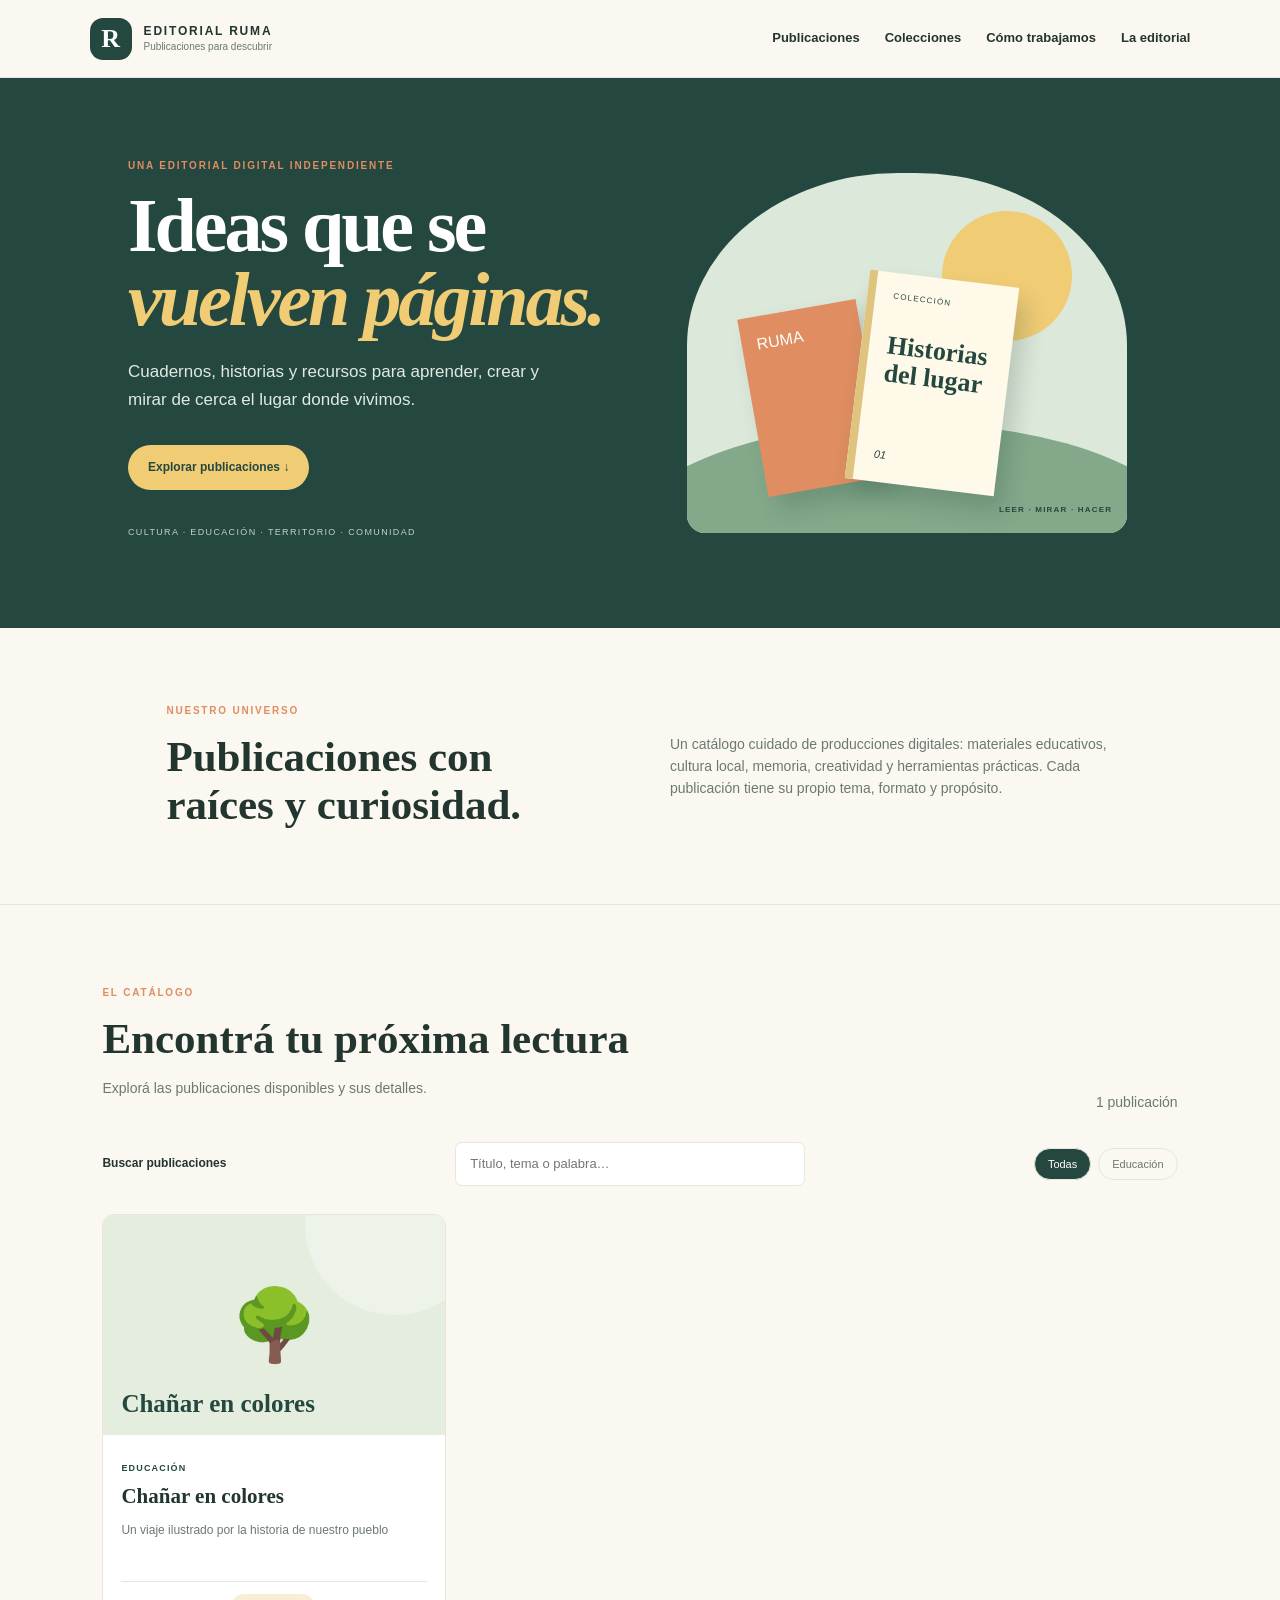
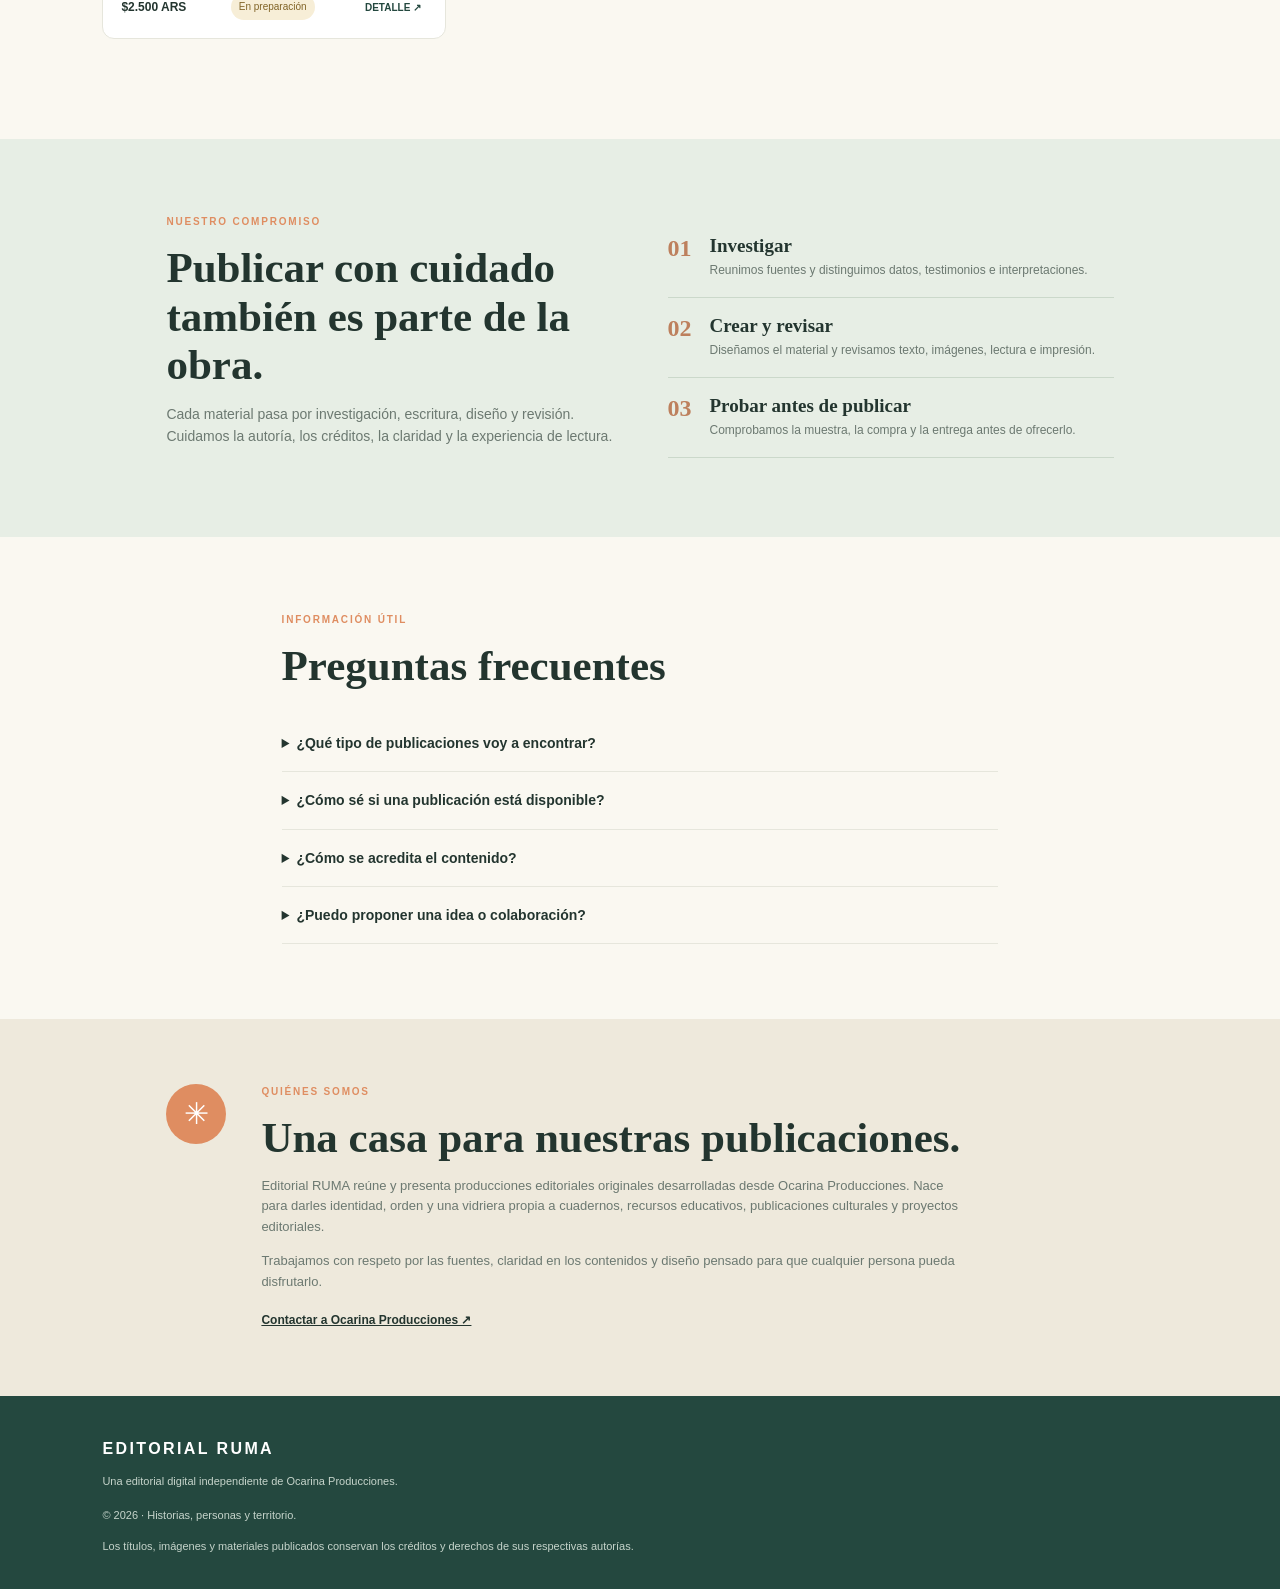
==== commit 03bbf9a1: "Pausar enlaces comerciales y priorizar catálogo editorial" ====
--- a/index.html
+++ b/index.html
@@ -7,12 +7,12 @@
 <meta property="og:type" content="website"><meta property="og:title" content="Editorial RUMA | Publicaciones para descubrir"><meta property="og:description" content="Cuadernos, historias y recursos para aprender, crear y mirar de cerca el lugar donde vivimos.">
 <link rel="icon" href="assets/img/ruma-mark.svg" type="image/svg+xml">
 <link rel="stylesheet" href="assets/css/styles.css">
-<script src="assets/js/store-config.js" defer></script><script src="assets/js/catalog.js" defer></script><script src="assets/js/app.js" defer></script>
+<script src="assets/js/catalog.js" defer></script><script src="assets/js/app.js" defer></script>
 <title>Editorial RUMA | Publicaciones para descubrir</title>
 </head>
 <body>
 <a class="skip" href="#catalogo">Saltar al catálogo</a>
-<header><a class="brand" href="./" aria-label="Editorial RUMA, inicio"><b>R</b><span><strong>EDITORIAL RUMA</strong><small>Publicaciones para descubrir</small></span></a><button id="menuToggle" aria-expanded="false" aria-controls="nav" aria-label="Abrir menú">☰</button><nav id="nav" aria-label="Navegación principal"><a href="#catalogo">Publicaciones</a><a href="#colecciones">Colecciones</a><a href="#criterio">Cómo trabajamos</a><a href="#nosotros">La editorial</a></nav><a id="storeLink" class="btn outline" href="#" target="_blank" rel="noopener noreferrer" hidden>Tienda RUMA ↗</a></header>
+<header><a class="brand" href="./" aria-label="Editorial RUMA, inicio"><b>R</b><span><strong>EDITORIAL RUMA</strong><small>Publicaciones para descubrir</small></span></a><button id="menuToggle" aria-expanded="false" aria-controls="nav" aria-label="Abrir menú">☰</button><nav id="nav" aria-label="Navegación principal"><a href="#catalogo">Publicaciones</a><a href="#colecciones">Colecciones</a><a href="#criterio">Cómo trabajamos</a><a href="#nosotros">La editorial</a></nav></header>
 <main>
 <section class="hero"><div><p class="eyebrow">Una editorial digital independiente</p><h1>Ideas que se<br><em>vuelven páginas.</em></h1><p class="lead">Cuadernos, historias y recursos para aprender, crear y mirar de cerca el lugar donde vivimos.</p><a class="btn yellow" href="#catalogo">Explorar publicaciones ↓</a><p class="micro">CULTURA · EDUCACIÓN · TERRITORIO · COMUNIDAD</p></div><div class="art" role="img" aria-label="Composición ilustrada de libros y paisaje"><span class="sun"></span><span class="hill"></span><div class="book back">RUMA</div><div class="book front"><small>COLECCIÓN</small><b>Historias<br>del lugar</b><i>01</i></div><label>LEER · MIRAR · HACER</label></div></section>
 <section class="intro" id="colecciones"><div><p class="eyebrow">Nuestro universo</p><h2>Publicaciones con<br>raíces y curiosidad.</h2></div><p>Un catálogo cuidado de producciones digitales: materiales educativos, cultura local, memoria, creatividad y herramientas prácticas. Cada publicación tiene su propio tema, formato y propósito.</p></section>
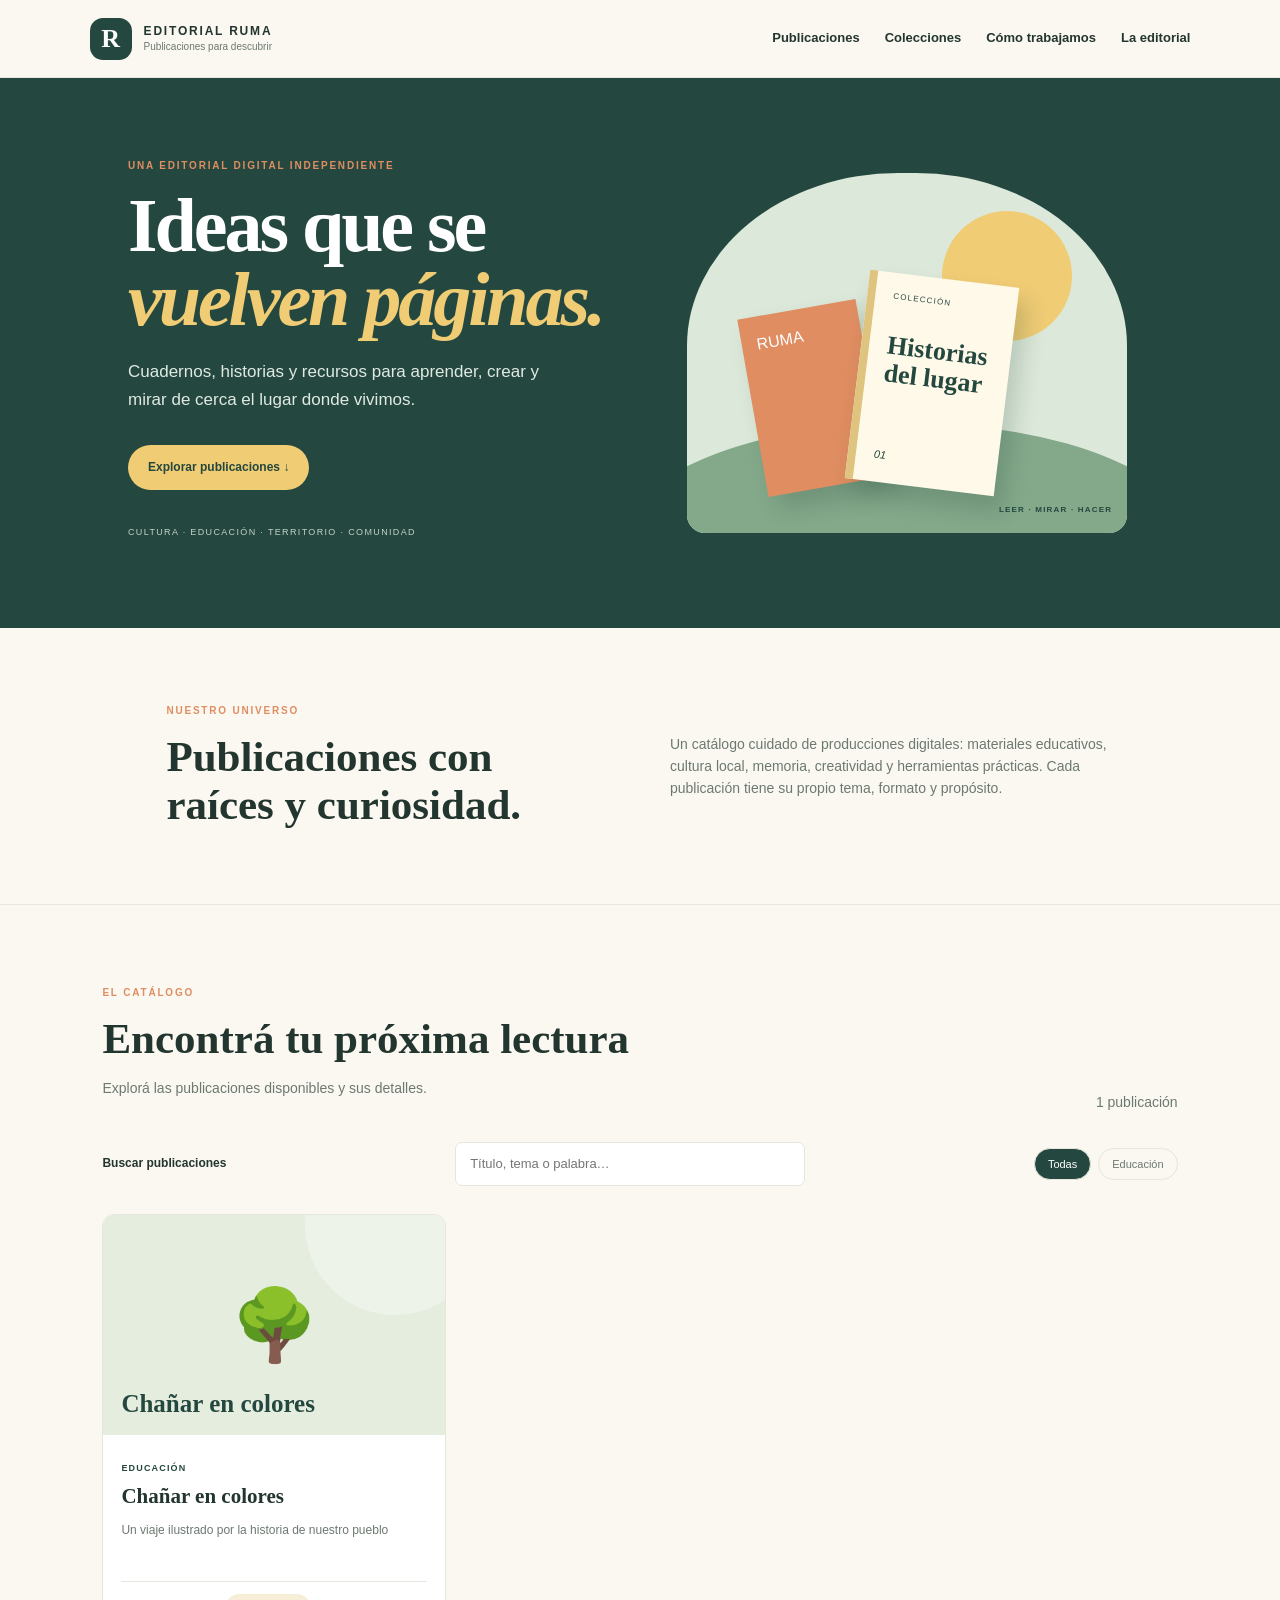
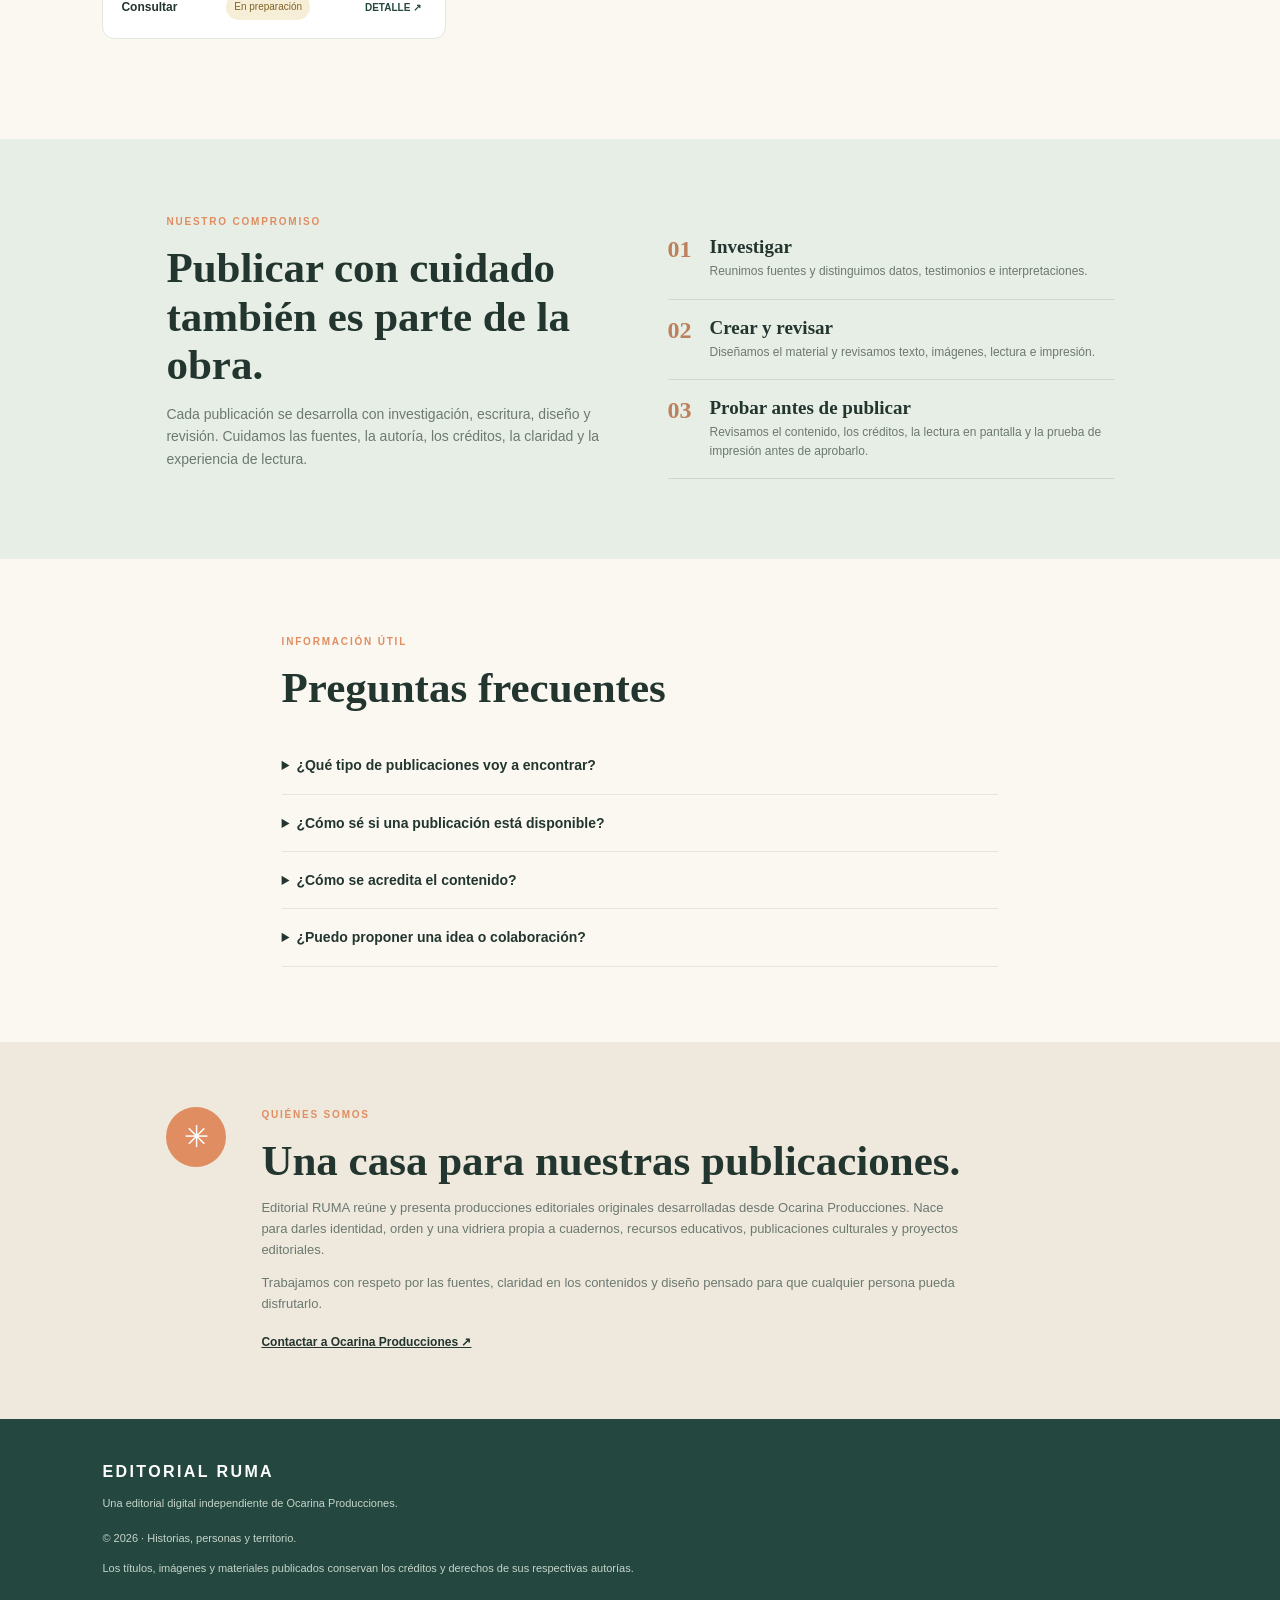
==== commit e2bf9af3: "Ajustar presentación a la etapa editorial" ====
--- a/index.html
+++ b/index.html
@@ -17,7 +17,7 @@
 <section class="hero"><div><p class="eyebrow">Una editorial digital independiente</p><h1>Ideas que se<br><em>vuelven páginas.</em></h1><p class="lead">Cuadernos, historias y recursos para aprender, crear y mirar de cerca el lugar donde vivimos.</p><a class="btn yellow" href="#catalogo">Explorar publicaciones ↓</a><p class="micro">CULTURA · EDUCACIÓN · TERRITORIO · COMUNIDAD</p></div><div class="art" role="img" aria-label="Composición ilustrada de libros y paisaje"><span class="sun"></span><span class="hill"></span><div class="book back">RUMA</div><div class="book front"><small>COLECCIÓN</small><b>Historias<br>del lugar</b><i>01</i></div><label>LEER · MIRAR · HACER</label></div></section>
 <section class="intro" id="colecciones"><div><p class="eyebrow">Nuestro universo</p><h2>Publicaciones con<br>raíces y curiosidad.</h2></div><p>Un catálogo cuidado de producciones digitales: materiales educativos, cultura local, memoria, creatividad y herramientas prácticas. Cada publicación tiene su propio tema, formato y propósito.</p></section>
 <section class="catalog" id="catalogo"><div class="section-head"><div><p class="eyebrow">El catálogo</p><h2>Encontrá tu próxima lectura</h2><p class="muted">Explorá las publicaciones disponibles y sus detalles.</p></div><span id="count" class="muted" aria-live="polite"></span></div><div class="tools"><label class="search-label" for="search">Buscar publicaciones</label><input id="search" type="search" placeholder="Título, tema o palabra…" autocomplete="off"><div id="filters" class="filters" aria-label="Filtrar por categoría"></div></div><div id="grid" class="grid" aria-live="polite"></div><div id="empty" class="empty" hidden><h3>No encontramos publicaciones</h3><p>Probá otra búsqueda o limpiá los filtros.</p><button id="clear" class="btn outline" type="button">Limpiar filtros</button></div></section>
-<section class="method" id="criterio"><div><p class="eyebrow">Nuestro compromiso</p><h2>Publicar con cuidado también es parte de la obra.</h2><p>Cada material pasa por investigación, escritura, diseño y revisión. Cuidamos la autoría, los créditos, la claridad y la experiencia de lectura.</p></div><div class="method-steps"><article><b>01</b><div><h3>Investigar</h3><p>Reunimos fuentes y distinguimos datos, testimonios e interpretaciones.</p></div></article><article><b>02</b><div><h3>Crear y revisar</h3><p>Diseñamos el material y revisamos texto, imágenes, lectura e impresión.</p></div></article><article><b>03</b><div><h3>Probar antes de publicar</h3><p>Comprobamos la muestra, la compra y la entrega antes de ofrecerlo.</p></div></article></div></section>
+<section class="method" id="criterio"><div><p class="eyebrow">Nuestro compromiso</p><h2>Publicar con cuidado también es parte de la obra.</h2><p>Cada publicación se desarrolla con investigación, escritura, diseño y revisión. Cuidamos las fuentes, la autoría, los créditos, la claridad y la experiencia de lectura.</p></div><div class="method-steps"><article><b>01</b><div><h3>Investigar</h3><p>Reunimos fuentes y distinguimos datos, testimonios e interpretaciones.</p></div></article><article><b>02</b><div><h3>Crear y revisar</h3><p>Diseñamos el material y revisamos texto, imágenes, lectura e impresión.</p></div></article><article><b>03</b><div><h3>Probar antes de publicar</h3><p>Revisamos el contenido, los créditos, la lectura en pantalla y la prueba de impresión antes de aprobarlo.</p></div></article></div></section>
 <section class="faq"><p class="eyebrow">Información útil</p><h2>Preguntas frecuentes</h2><details><summary>¿Qué tipo de publicaciones voy a encontrar?</summary><p>Cuadernos educativos, materiales culturales, historias del territorio, recursos creativos y herramientas prácticas en formato digital.</p></details><details><summary>¿Cómo sé si una publicación está disponible?</summary><p>La ficha indica si está disponible o en preparación. Si está en preparación, todavía no se puede comprar.</p></details><details><summary>¿Cómo se acredita el contenido?</summary><p>Cada publicación debe identificar su autoría, fuentes y créditos. Los materiales de terceros requieren autorización o una licencia compatible.</p></details><details><summary>¿Puedo proponer una idea o colaboración?</summary><p>Sí. Podés escribir a Ocarina Producciones desde su Instagram para acercar una propuesta editorial.</p></details></section>
 <section class="banner" id="nosotros"><span class="star" aria-hidden="true">✳</span><div><p class="eyebrow">Quiénes somos</p><h2>Una casa para nuestras publicaciones.</h2><p>Editorial RUMA reúne y presenta producciones editoriales originales desarrolladas desde Ocarina Producciones. Nace para darles identidad, orden y una vidriera propia a cuadernos, recursos educativos, publicaciones culturales y proyectos editoriales.</p><p>Trabajamos con respeto por las fuentes, claridad en los contenidos y diseño pensado para que cualquier persona pueda disfrutarlo.</p><a href="https://www.instagram.com/ocarina_producciones.spch/" target="_blank" rel="noopener noreferrer">Contactar a Ocarina Producciones ↗</a></div></section>
 </main>
